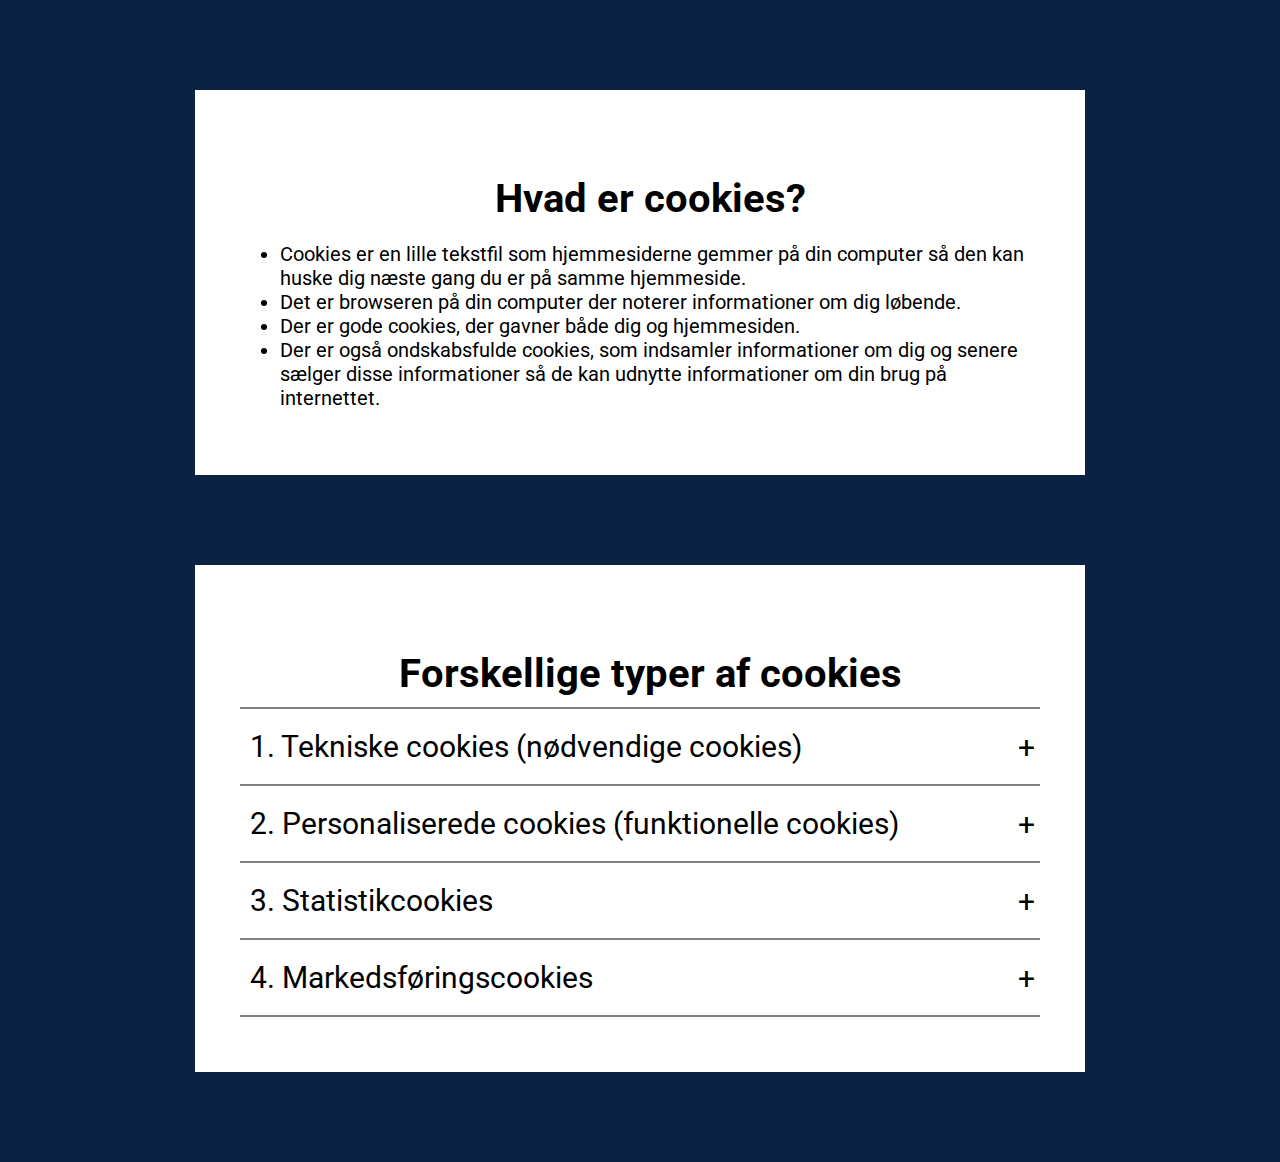
==== index.html @ bdc97e2e "Tilføjet animationer for punkt 1 og 4" ====
<!DOCTYPE html>
<html lang="en">
    <head>
        <meta charset="utf-8">
        <meta http-equiv="X-UA-Compatible" content="IE=edge">
        <title>Cybermissionen 3 - Hvordan virker cookies?</title>
        <meta name="description" content="">
        <meta name="viewport" content="width=device-width, initial-scale=1">
        <link rel="stylesheet" href="style.css">
        <!-- Vi henter "Roboto"-skrifttypen fra Google Fonts -->
        <link rel="preconnect" href="https://fonts.googleapis.com">
        <link rel="preconnect" href="https://fonts.gstatic.com" crossorigin>
        <link href="https://fonts.googleapis.com/css2?family=Roboto:ital,wght@0,300;0,400;0,500;1,300;1,400&display=swap" rel="stylesheet">
    </head>
<body>
    <div class="indledning">
        <h1>Hvad er cookies?</h1>
        <ul>
            <li>Cookies er en lille tekstfil som hjemmesiderne gemmer på din computer så den kan huske dig næste gang du er på samme hjemmeside.</li>
            <li>Det er browseren på din computer der noterer informationer om dig løbende.</li>
            <li>Der er gode cookies, der gavner både dig og hjemmesiden.</li>
            <li>Der er også ondskabsfulde cookies, som indsamler informationer om dig og senere sælger disse informationer så de kan udnytte informationer om din brug på internettet.</li>
        </ul>  
    </div>

    <div class="accordion-body">
        <div class="accordion">
            <h1>Forskellige typer af cookies</h1>
            <hr>
            <div class="container">
                <div class="label">1. Tekniske cookies (nødvendige cookies)</div>
                <div class="content">
                    Nødvendige cookies er tekniske cookies, som får hjemmesiden til at fungere. Webshopping bliver muligt med den tekniske cookie, der husker, hvad du lægger i indkøbskurven. Tekniske cookies gør også, at du slipper for at skulle indtaste dit login, fordi hjemmesiden husker det fra sidste gang. NemID virker også kun, når du har tilladt cookies. 
                    <br>
                    <br>
                    Ejeren af hjemmesiden har ikke pligt til at informere dig om placeringen af tekniske cookies på din computer, mobil eller tablet.
                    <br>
                    <br>
                    Nedenfor ses en animation, der viser hvordan tekniske cookies kan bruges.
                    <br>
                    <br>
                    <p style="text-align: center;"><iframe src="https://scratch.mit.edu/projects/598694038/embed" allowtransparency="true" width="485" height="402" frameborder="0" scrolling="no" allowfullscreen></iframe></p>
                </div>
            </div>
            <hr>
            <div class="container">
                <div class="label">2. Personaliserede cookies (funktionelle cookies)</div>
                <div class="content">
                    Funktionelle cookies kaldes også personaliserede cookies, fordi de følger din færden på en hjemmeside.
                    <br>
                    <br>
                    Oplysningerne bruges til at vise dig indhold på hjemmesiden, der passer bedst til dine interesser og behov. 
                    <br>
                    <br>
                    Personaliserede cookies bruges for eksempel til vælge sprog på hjemmesiden eller til at målrette artikler og indhold, som er relevant for dig. Hvis du har læst om fiskeri på en hjemmeside om fritidsinteresser, kan hjemmesiden bruge den viden til at foreslå dig flere artikler om fiskeri. 
                    <br>
                    <br>
                    Ejeren af hjemmesiden har pligt til at informere dig om og få din tilladelse til at placere funktionelle cookies på din computer, mobil eller tablet. Afslår du de funktionelle cookies, kan du få en mindre personlig brugeroplevelse på siden. 
                </div>
            </div>
            <hr>
            <div class="container">
                <div class="label">3. Statistikcookies</div>
                <div class="content">
                    Statistik-cookies bruges for eksempel til at måle, hvor længe du er på en given hjemmeside, hvilke sider du besøger og i hvilken rækkefølge.
                    <br>
                    <br>
                    Oplysningerne giver ejeren af hjemmesiden mulighed for at holde øje med, hvordan de besøgende bruger hjemmesiden. Den viden kan ejeren for eksempel bruge til at gøre hjemmesiden mere brugervenlig, for eksempel ved at placere det mest populære indhold, så det bliver lettere at få øje på. Ejeren af hjemmesiden har pligt til at informere dig om og få din tilladelse til at placere statistik-cookies på din computer, mobil eller tablet.
                </div>
            </div>
            <hr>
            <div class="container">
                <div class="label">4. Markedsføringscookies</div>
                <div class="content">
                    Marketings-cookies eller markedsførings-cookies registrerer din færden på hjemmesiden.
                    Markedsførings-cookies kaldes også for reklame-cookies, fordi virksomhederne kan sælge dine oplysninger videre til virksomheder, der vil reklamere for varer og ydelser.
                    Markedsførings-cookies kan fungere på den måde, at du efter at have søgt efter ferierejser på en hjemmeside begynder at få bannerannoncer med rejser.
                    <br>
                    <br>
                    Når du besøger en hjemmeside og får en markedsførings-cookie, som ikke er ejet af hjemmesiden selv, er der tale om en tredjeparts-cookie. Den hjemmeside, du besøger, tjener penge på at dele dine oplysninger med andre virksomheder.
                    <br>
                    <br>
                    Ejeren af hjemmesiden har pligt til at informere dig om og få din tilladelse til at placere marketing-cookies på din computer, mobil eller tablet.
                    <br>
                    <br>
                    Animationen nedenfor viser hvordan markedsføringscookies kan bruges til at indsamle og sælge oplysninger om brugeren.
                    <br>
                    <br>
                    <p style="text-align: center;"><iframe src="https://scratch.mit.edu/projects/598713798/embed" allowtransparency="true" width="485" height="402" frameborder="0" scrolling="no" allowfullscreen></iframe></p>
                </div>
            </div>
            <hr>
        </div>
    </div>

  <script src="main.js" type="text/javascript"></script>
</body>
</html>
---- style.css ----
body {
    background-color: #0A2344;
    font-family: 'Roboto', sans-serif;
    font-size: 20px;
    /* Vis altid scrollbar i y-retning */
    overflow-y: scroll;
}

/* Centrér alle h1-elementer (overskrifter) */
h1 {
    text-align: center;
    margin: 40px 0 0 20px;
}

/* Style vores accordion-elementer + vores indledningsblok */
.accordion, .indledning {
    width: 800px;
    margin: 90px auto;
    color: black;
    background-color: white;
    padding: 45px 45px;
}

/* Positionér accordion-elementerne i forhold til hinanden */
.accordion .container {
    position: relative;
    margin: 10px 10px;
}

/* Style titlen for accordionsne */
.accordion .label {
    position: relative;
    padding: 10px 0;
    font-size: 30px;
    color: black;
    cursor: pointer;
}

.accordion .label::before {
    /* Vis "+" tegn når containeren er åben */
    content: '+';
    /* Juster farve pg placering af titeltekst */
    color: black;
    position: absolute;
    top: 50%;
    right: -5px;
    font-size: 30px;
    transform: translateY(-50%);
}

.accordion .content {
    position: relative;
    background: white;
    font-size: 20px;
    text-align: justify;
    width: 780px;
    overflow: hidden;
    /* Animation når indholdet lukkes */
    max-height: 0;
    transition: max-height 0.25s ease-out;
}

/* Style linjerne mellem accordionsne */
.accordion hr {
    width: 100;
    margin-left: 0;
    border: 1px solid grey;
}

.accordion .container.active .content {
    /* Man kan ikke animere ting uden en værdi for højden
    (height: auto; duer ikke), så vi sætter den maksimale
    højde af indholdet til et arbitrært højt tal når 
    accordionen åbnes. */
    max-height: 999px;
    transition: max-height 0.5s ease-in;
}

/* Vis "-" tegn når containeren er åben */
.accordion .container.active .label::before {
    content: '-';
    font-size: 45px;
}
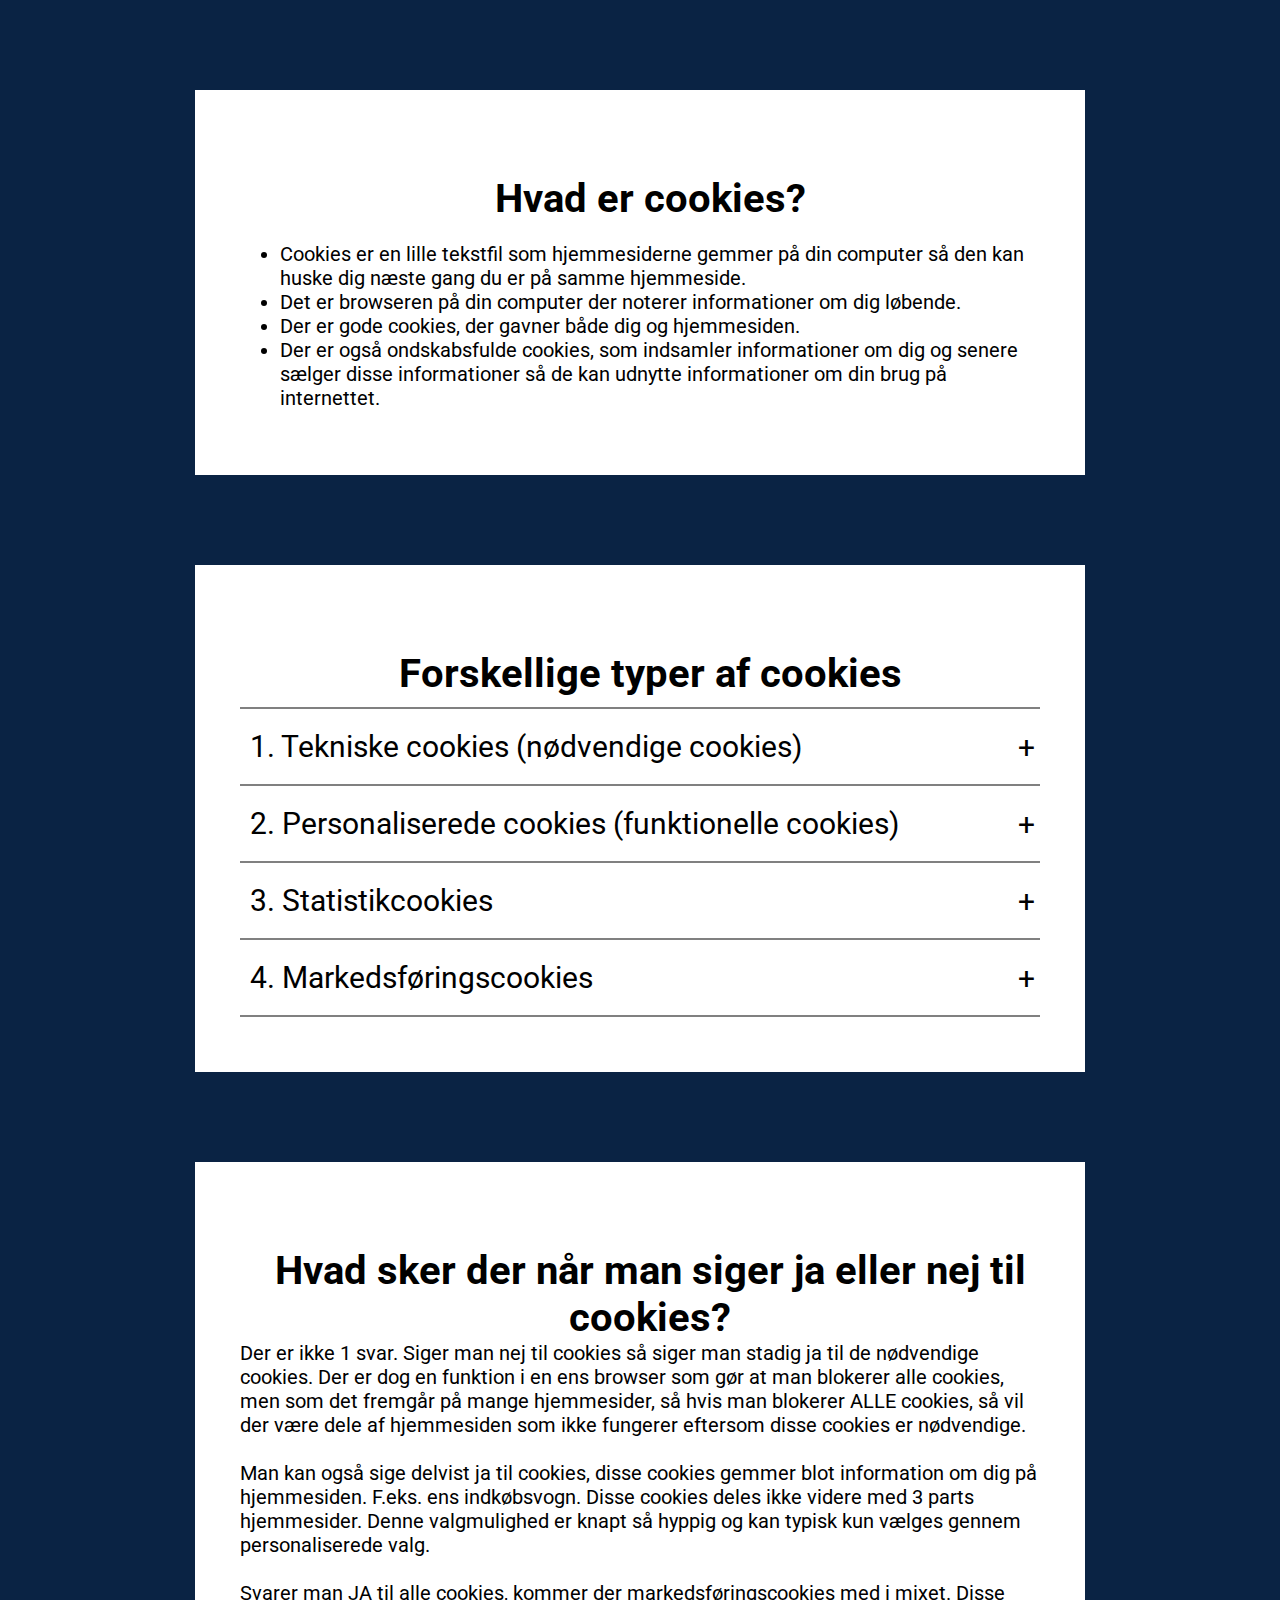
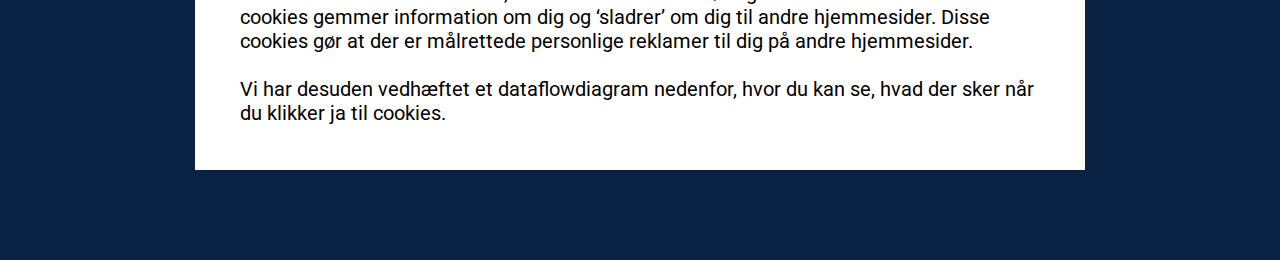
==== commit aca1f384: "tilføjet tekst i bunden" ====
--- a/index.html
+++ b/index.html
@@ -92,7 +92,19 @@
             <hr>
         </div>
     </div>
-
+    <div class="afrunding">
+        <h1>Hvad sker der når man siger ja eller nej til cookies?</h1>
+        Der er ikke 1 svar. Siger man nej til cookies så siger man stadig ja til de nødvendige cookies. Der er dog en funktion i en ens browser som gør at man blokerer alle cookies, men som det fremgår på mange hjemmesider, så hvis man blokerer ALLE cookies, så vil der være dele af hjemmesiden som ikke fungerer eftersom disse cookies er nødvendige. 
+        <br>
+        <br>
+        Man kan også sige delvist ja til cookies, disse cookies gemmer blot information om dig på hjemmesiden. F.eks. ens indkøbsvogn. Disse cookies deles ikke videre med 3 parts hjemmesider. Denne valgmulighed er knapt så hyppig og kan typisk kun vælges gennem personaliserede valg.
+        <br>
+        <br>
+        Svarer man JA til alle cookies, kommer der markedsføringscookies med i mixet. Disse cookies gemmer information om dig og ‘sladrer’ om dig til andre hjemmesider. Disse cookies gør at der er målrettede personlige reklamer til dig på andre hjemmesider.
+        <br>
+        <br>
+        Vi har desuden vedhæftet et dataflowdiagram nedenfor, hvor du kan se, hvad der sker når du klikker ja til cookies.
+    </div>
   <script src="main.js" type="text/javascript"></script>
 </body>
 </html>
--- a/style.css
+++ b/style.css
@@ -12,8 +12,12 @@
     margin: 40px 0 0 20px;
 }
 
-/* Style vores accordion-elementer + vores indledningsblok */
-.accordion, .indledning {
+/* 
+    Style vores accordion-elementer 
+    Style desuden indlednings- og afrundingsblokke
+*/
+
+.accordion, .indledning, .afrunding {
     width: 800px;
     margin: 90px auto;
     color: black;
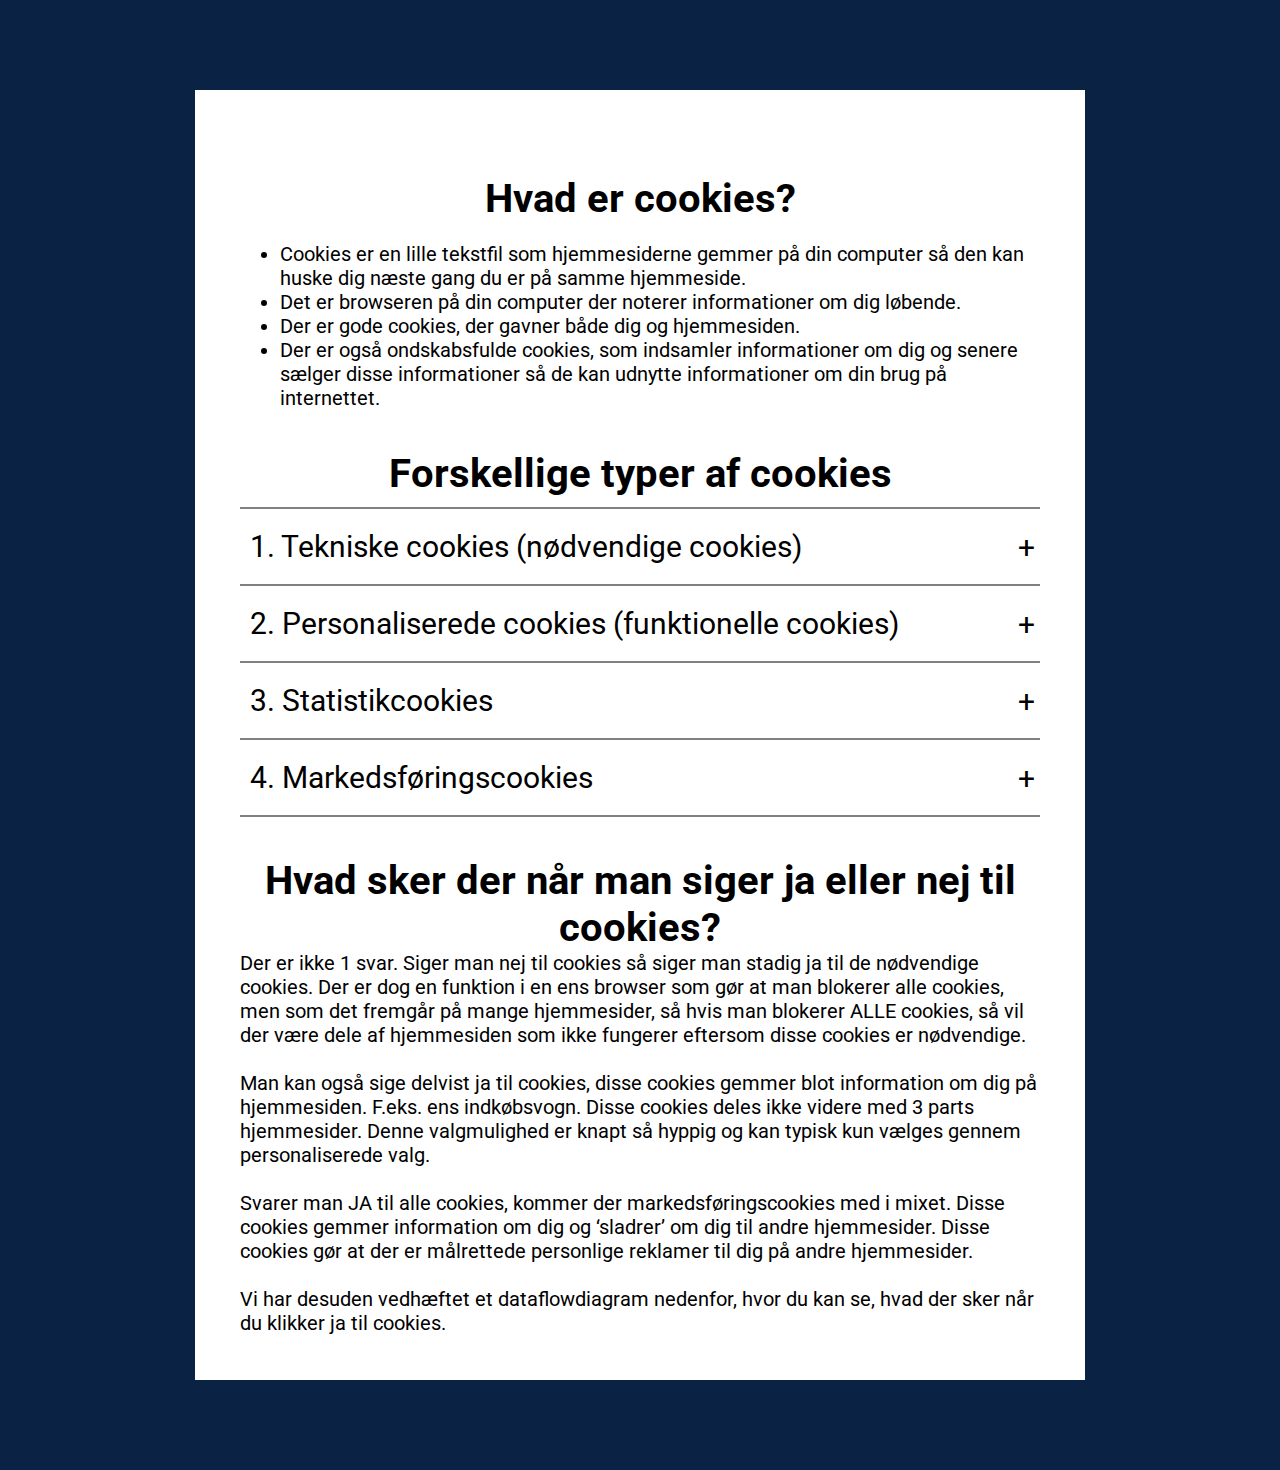
==== commit 4a99aaca: "Fjernet mellemrum mellem indholdsbokse" ====
--- a/index.html
+++ b/index.html
@@ -13,6 +13,7 @@
         <link href="https://fonts.googleapis.com/css2?family=Roboto:ital,wght@0,300;0,400;0,500;1,300;1,400&display=swap" rel="stylesheet">
     </head>
 <body>
+    <div class="altindhold">
     <div class="indledning">
         <h1>Hvad er cookies?</h1>
         <ul>
@@ -105,6 +106,7 @@
         <br>
         Vi har desuden vedhæftet et dataflowdiagram nedenfor, hvor du kan se, hvad der sker når du klikker ja til cookies.
     </div>
+    </div>
   <script src="main.js" type="text/javascript"></script>
 </body>
 </html>
--- a/style.css
+++ b/style.css
@@ -9,7 +9,7 @@
 /* Centrér alle h1-elementer (overskrifter) */
 h1 {
     text-align: center;
-    margin: 40px 0 0 20px;
+    margin: 40px 0 0 0;
 }
 
 /* 
@@ -17,7 +17,7 @@
     Style desuden indlednings- og afrundingsblokke
 */
 
-.accordion, .indledning, .afrunding {
+.altindhold {
     width: 800px;
     margin: 90px auto;
     color: black;
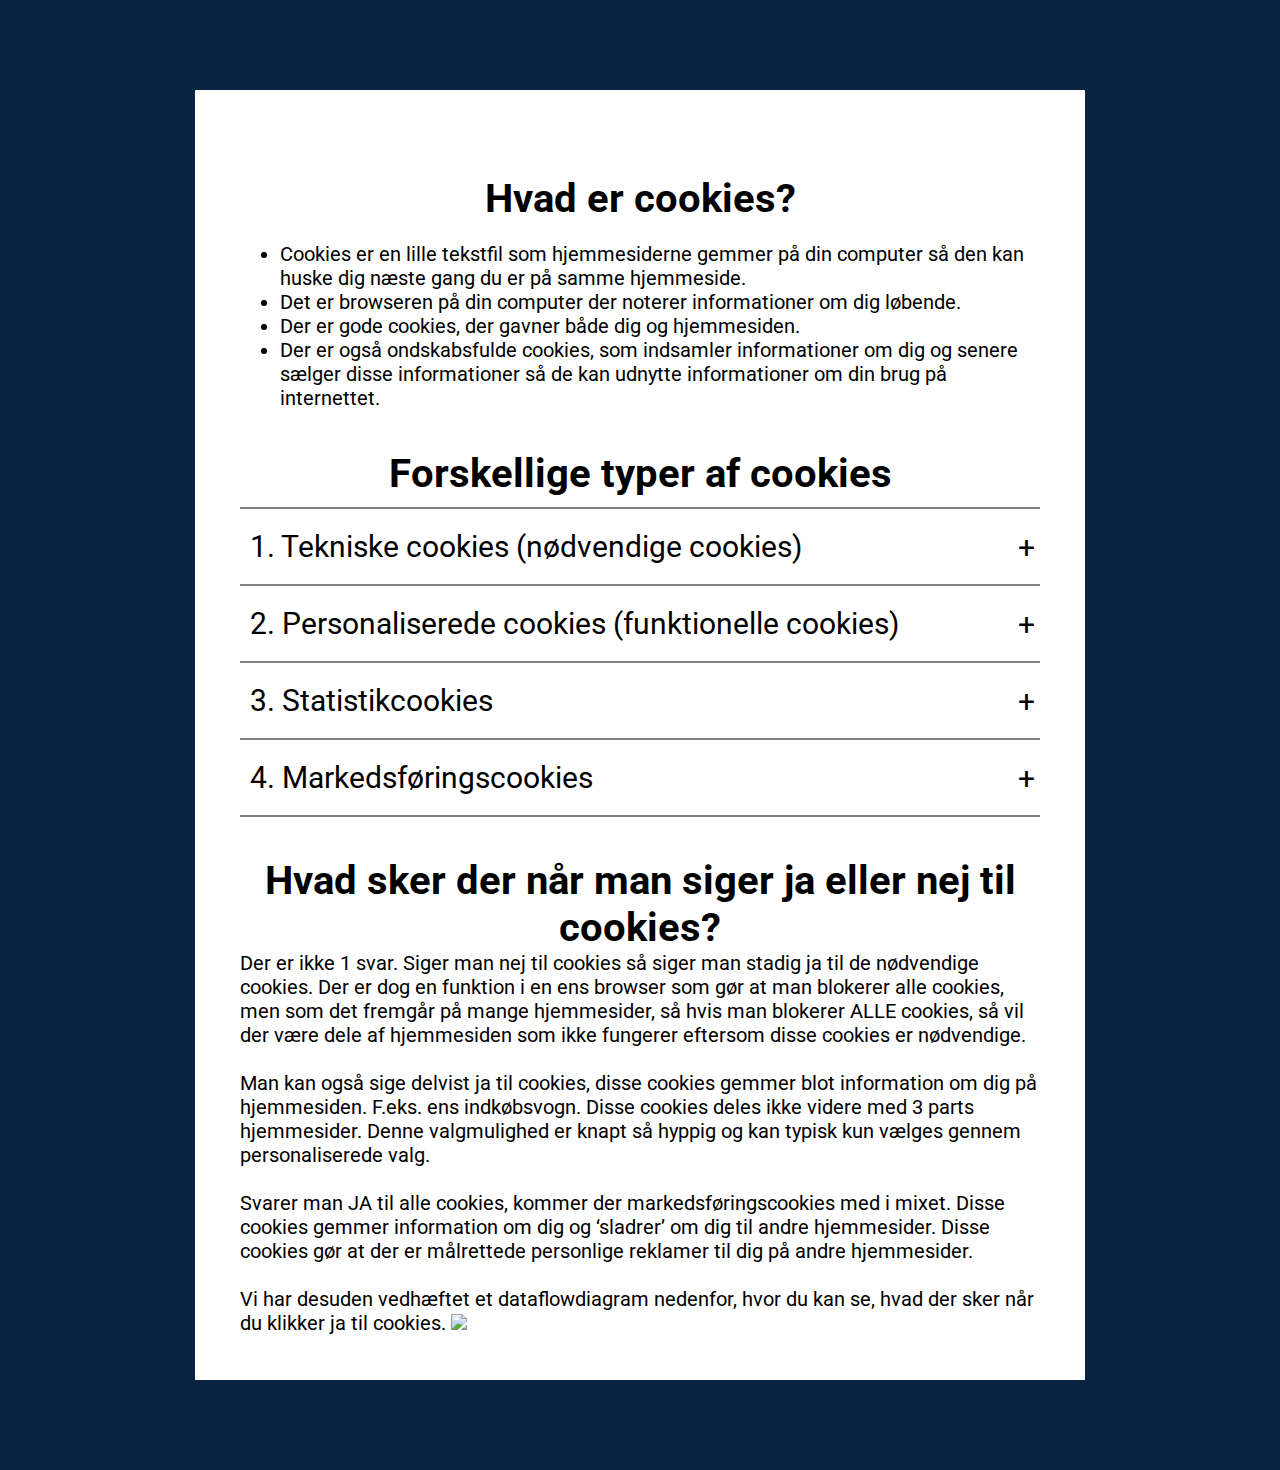
==== commit 338ad842: "Tilføjet dataflowdiagram" ====
--- a/index.html
+++ b/index.html
@@ -14,98 +14,101 @@
     </head>
 <body>
     <div class="altindhold">
-    <div class="indledning">
-        <h1>Hvad er cookies?</h1>
-        <ul>
-            <li>Cookies er en lille tekstfil som hjemmesiderne gemmer på din computer så den kan huske dig næste gang du er på samme hjemmeside.</li>
-            <li>Det er browseren på din computer der noterer informationer om dig løbende.</li>
-            <li>Der er gode cookies, der gavner både dig og hjemmesiden.</li>
-            <li>Der er også ondskabsfulde cookies, som indsamler informationer om dig og senere sælger disse informationer så de kan udnytte informationer om din brug på internettet.</li>
-        </ul>  
-    </div>
+        <div class="indledning">
+            <h1>Hvad er cookies?</h1>
+            <ul>
+                <li>Cookies er en lille tekstfil som hjemmesiderne gemmer på din computer så den kan huske dig næste gang du er på samme hjemmeside.</li>
+                <li>Det er browseren på din computer der noterer informationer om dig løbende.</li>
+                <li>Der er gode cookies, der gavner både dig og hjemmesiden.</li>
+                <li>Der er også ondskabsfulde cookies, som indsamler informationer om dig og senere sælger disse informationer så de kan udnytte informationer om din brug på internettet.</li>
+            </ul>  
+        </div>
 
-    <div class="accordion-body">
-        <div class="accordion">
-            <h1>Forskellige typer af cookies</h1>
-            <hr>
-            <div class="container">
-                <div class="label">1. Tekniske cookies (nødvendige cookies)</div>
-                <div class="content">
-                    Nødvendige cookies er tekniske cookies, som får hjemmesiden til at fungere. Webshopping bliver muligt med den tekniske cookie, der husker, hvad du lægger i indkøbskurven. Tekniske cookies gør også, at du slipper for at skulle indtaste dit login, fordi hjemmesiden husker det fra sidste gang. NemID virker også kun, når du har tilladt cookies. 
-                    <br>
-                    <br>
-                    Ejeren af hjemmesiden har ikke pligt til at informere dig om placeringen af tekniske cookies på din computer, mobil eller tablet.
-                    <br>
-                    <br>
-                    Nedenfor ses en animation, der viser hvordan tekniske cookies kan bruges.
-                    <br>
-                    <br>
-                    <p style="text-align: center;"><iframe src="https://scratch.mit.edu/projects/598694038/embed" allowtransparency="true" width="485" height="402" frameborder="0" scrolling="no" allowfullscreen></iframe></p>
+        <div class="accordion-body">
+            <div class="accordion">
+                <h1>Forskellige typer af cookies</h1>
+                <hr>
+                <div class="container">
+                    <div class="label">1. Tekniske cookies (nødvendige cookies)</div>
+                    <div class="content">
+                        Nødvendige cookies er tekniske cookies, som får hjemmesiden til at fungere. Webshopping bliver muligt med den tekniske cookie, der husker, hvad du lægger i indkøbskurven. Tekniske cookies gør også, at du slipper for at skulle indtaste dit login, fordi hjemmesiden husker det fra sidste gang. NemID virker også kun, når du har tilladt cookies. 
+                        <br>
+                        <br>
+                        Ejeren af hjemmesiden har ikke pligt til at informere dig om placeringen af tekniske cookies på din computer, mobil eller tablet.
+                        <br>
+                        <br>
+                        Nedenfor ses en animation, der viser hvordan tekniske cookies kan bruges.
+                        <br>
+                        <br>
+                        <p style="text-align: center;"><iframe src="https://scratch.mit.edu/projects/598694038/embed" allowtransparency="true" width="485" height="402" frameborder="0" scrolling="no" allowfullscreen></iframe></p>
+                    </div>
                 </div>
+                <hr>
+                <div class="container">
+                    <div class="label">2. Personaliserede cookies (funktionelle cookies)</div>
+                    <div class="content">
+                        Funktionelle cookies kaldes også personaliserede cookies, fordi de følger din færden på en hjemmeside.
+                        <br>
+                        <br>
+                        Oplysningerne bruges til at vise dig indhold på hjemmesiden, der passer bedst til dine interesser og behov. 
+                        <br>
+                        <br>
+                        Personaliserede cookies bruges for eksempel til vælge sprog på hjemmesiden eller til at målrette artikler og indhold, som er relevant for dig. Hvis du har læst om fiskeri på en hjemmeside om fritidsinteresser, kan hjemmesiden bruge den viden til at foreslå dig flere artikler om fiskeri. 
+                        <br>
+                        <br>
+                        Ejeren af hjemmesiden har pligt til at informere dig om og få din tilladelse til at placere funktionelle cookies på din computer, mobil eller tablet. Afslår du de funktionelle cookies, kan du få en mindre personlig brugeroplevelse på siden. 
+                        <p style="text-align: center;"><iframe src="https://scratch.mit.edu/projects/598696606/embed" allowtransparency="true" width="485" height="402" frameborder="0" scrolling="no" allowfullscreen></iframe></p>
+                    </div>
+                </div>
+                <hr>
+                <div class="container">
+                    <div class="label">3. Statistikcookies</div>
+                    <div class="content">
+                        Statistik-cookies bruges for eksempel til at måle, hvor længe du er på en given hjemmeside, hvilke sider du besøger og i hvilken rækkefølge.
+                        <br>
+                        <br>
+                        Oplysningerne giver ejeren af hjemmesiden mulighed for at holde øje med, hvordan de besøgende bruger hjemmesiden. Den viden kan ejeren for eksempel bruge til at gøre hjemmesiden mere brugervenlig, for eksempel ved at placere det mest populære indhold, så det bliver lettere at få øje på. Ejeren af hjemmesiden har pligt til at informere dig om og få din tilladelse til at placere statistik-cookies på din computer, mobil eller tablet.
+                        <p style="text-align: center;"><iframe src="https://scratch.mit.edu/projects/598695802/embed" allowtransparency="true" width="485" height="402" frameborder="0" scrolling="no" allowfullscreen></iframe></p>
+                    </div>
+                </div>
+                <hr>
+                <div class="container">
+                    <div class="label">4. Markedsføringscookies</div>
+                    <div class="content">
+                        Marketings-cookies eller markedsførings-cookies registrerer din færden på hjemmesiden.
+                        Markedsførings-cookies kaldes også for reklame-cookies, fordi virksomhederne kan sælge dine oplysninger videre til virksomheder, der vil reklamere for varer og ydelser.
+                        Markedsførings-cookies kan fungere på den måde, at du efter at have søgt efter ferierejser på en hjemmeside begynder at få bannerannoncer med rejser.
+                        <br>
+                        <br>
+                        Når du besøger en hjemmeside og får en markedsførings-cookie, som ikke er ejet af hjemmesiden selv, er der tale om en tredjeparts-cookie. Den hjemmeside, du besøger, tjener penge på at dele dine oplysninger med andre virksomheder.
+                        <br>
+                        <br>
+                        Ejeren af hjemmesiden har pligt til at informere dig om og få din tilladelse til at placere marketing-cookies på din computer, mobil eller tablet.
+                        <br>
+                        <br>
+                        Animationen nedenfor viser hvordan markedsføringscookies kan bruges til at indsamle og sælge oplysninger om brugeren.
+                        <br>
+                        <br>
+                        <p style="text-align: center;"><iframe src="https://scratch.mit.edu/projects/598713798/embed" allowtransparency="true" width="485" height="402" frameborder="0" scrolling="no" allowfullscreen></iframe></p>
+                    </div>
+                </div>
+                <hr>
             </div>
-            <hr>
-            <div class="container">
-                <div class="label">2. Personaliserede cookies (funktionelle cookies)</div>
-                <div class="content">
-                    Funktionelle cookies kaldes også personaliserede cookies, fordi de følger din færden på en hjemmeside.
-                    <br>
-                    <br>
-                    Oplysningerne bruges til at vise dig indhold på hjemmesiden, der passer bedst til dine interesser og behov. 
-                    <br>
-                    <br>
-                    Personaliserede cookies bruges for eksempel til vælge sprog på hjemmesiden eller til at målrette artikler og indhold, som er relevant for dig. Hvis du har læst om fiskeri på en hjemmeside om fritidsinteresser, kan hjemmesiden bruge den viden til at foreslå dig flere artikler om fiskeri. 
-                    <br>
-                    <br>
-                    Ejeren af hjemmesiden har pligt til at informere dig om og få din tilladelse til at placere funktionelle cookies på din computer, mobil eller tablet. Afslår du de funktionelle cookies, kan du få en mindre personlig brugeroplevelse på siden. 
-                </div>
-            </div>
-            <hr>
-            <div class="container">
-                <div class="label">3. Statistikcookies</div>
-                <div class="content">
-                    Statistik-cookies bruges for eksempel til at måle, hvor længe du er på en given hjemmeside, hvilke sider du besøger og i hvilken rækkefølge.
-                    <br>
-                    <br>
-                    Oplysningerne giver ejeren af hjemmesiden mulighed for at holde øje med, hvordan de besøgende bruger hjemmesiden. Den viden kan ejeren for eksempel bruge til at gøre hjemmesiden mere brugervenlig, for eksempel ved at placere det mest populære indhold, så det bliver lettere at få øje på. Ejeren af hjemmesiden har pligt til at informere dig om og få din tilladelse til at placere statistik-cookies på din computer, mobil eller tablet.
-                </div>
-            </div>
-            <hr>
-            <div class="container">
-                <div class="label">4. Markedsføringscookies</div>
-                <div class="content">
-                    Marketings-cookies eller markedsførings-cookies registrerer din færden på hjemmesiden.
-                    Markedsførings-cookies kaldes også for reklame-cookies, fordi virksomhederne kan sælge dine oplysninger videre til virksomheder, der vil reklamere for varer og ydelser.
-                    Markedsførings-cookies kan fungere på den måde, at du efter at have søgt efter ferierejser på en hjemmeside begynder at få bannerannoncer med rejser.
-                    <br>
-                    <br>
-                    Når du besøger en hjemmeside og får en markedsførings-cookie, som ikke er ejet af hjemmesiden selv, er der tale om en tredjeparts-cookie. Den hjemmeside, du besøger, tjener penge på at dele dine oplysninger med andre virksomheder.
-                    <br>
-                    <br>
-                    Ejeren af hjemmesiden har pligt til at informere dig om og få din tilladelse til at placere marketing-cookies på din computer, mobil eller tablet.
-                    <br>
-                    <br>
-                    Animationen nedenfor viser hvordan markedsføringscookies kan bruges til at indsamle og sælge oplysninger om brugeren.
-                    <br>
-                    <br>
-                    <p style="text-align: center;"><iframe src="https://scratch.mit.edu/projects/598713798/embed" allowtransparency="true" width="485" height="402" frameborder="0" scrolling="no" allowfullscreen></iframe></p>
-                </div>
-            </div>
-            <hr>
         </div>
-    </div>
-    <div class="afrunding">
-        <h1>Hvad sker der når man siger ja eller nej til cookies?</h1>
-        Der er ikke 1 svar. Siger man nej til cookies så siger man stadig ja til de nødvendige cookies. Der er dog en funktion i en ens browser som gør at man blokerer alle cookies, men som det fremgår på mange hjemmesider, så hvis man blokerer ALLE cookies, så vil der være dele af hjemmesiden som ikke fungerer eftersom disse cookies er nødvendige. 
-        <br>
-        <br>
-        Man kan også sige delvist ja til cookies, disse cookies gemmer blot information om dig på hjemmesiden. F.eks. ens indkøbsvogn. Disse cookies deles ikke videre med 3 parts hjemmesider. Denne valgmulighed er knapt så hyppig og kan typisk kun vælges gennem personaliserede valg.
-        <br>
-        <br>
-        Svarer man JA til alle cookies, kommer der markedsføringscookies med i mixet. Disse cookies gemmer information om dig og ‘sladrer’ om dig til andre hjemmesider. Disse cookies gør at der er målrettede personlige reklamer til dig på andre hjemmesider.
-        <br>
-        <br>
-        Vi har desuden vedhæftet et dataflowdiagram nedenfor, hvor du kan se, hvad der sker når du klikker ja til cookies.
-    </div>
+        <div class="afrunding">
+            <h1>Hvad sker der når man siger ja eller nej til cookies?</h1>
+            Der er ikke 1 svar. Siger man nej til cookies så siger man stadig ja til de nødvendige cookies. Der er dog en funktion i en ens browser som gør at man blokerer alle cookies, men som det fremgår på mange hjemmesider, så hvis man blokerer ALLE cookies, så vil der være dele af hjemmesiden som ikke fungerer eftersom disse cookies er nødvendige. 
+            <br>
+            <br>
+            Man kan også sige delvist ja til cookies, disse cookies gemmer blot information om dig på hjemmesiden. F.eks. ens indkøbsvogn. Disse cookies deles ikke videre med 3 parts hjemmesider. Denne valgmulighed er knapt så hyppig og kan typisk kun vælges gennem personaliserede valg.
+            <br>
+            <br>
+            Svarer man JA til alle cookies, kommer der markedsføringscookies med i mixet. Disse cookies gemmer information om dig og ‘sladrer’ om dig til andre hjemmesider. Disse cookies gør at der er målrettede personlige reklamer til dig på andre hjemmesider.
+            <br>
+            <br>
+            Vi har desuden vedhæftet et dataflowdiagram nedenfor, hvor du kan se, hvad der sker når du klikker ja til cookies.
+            <img src="https://marcuskrogsgaard.com/GlobalImages/cookieflowdiagram.jpeg" width="740px">
+        </div>
     </div>
   <script src="main.js" type="text/javascript"></script>
 </body>
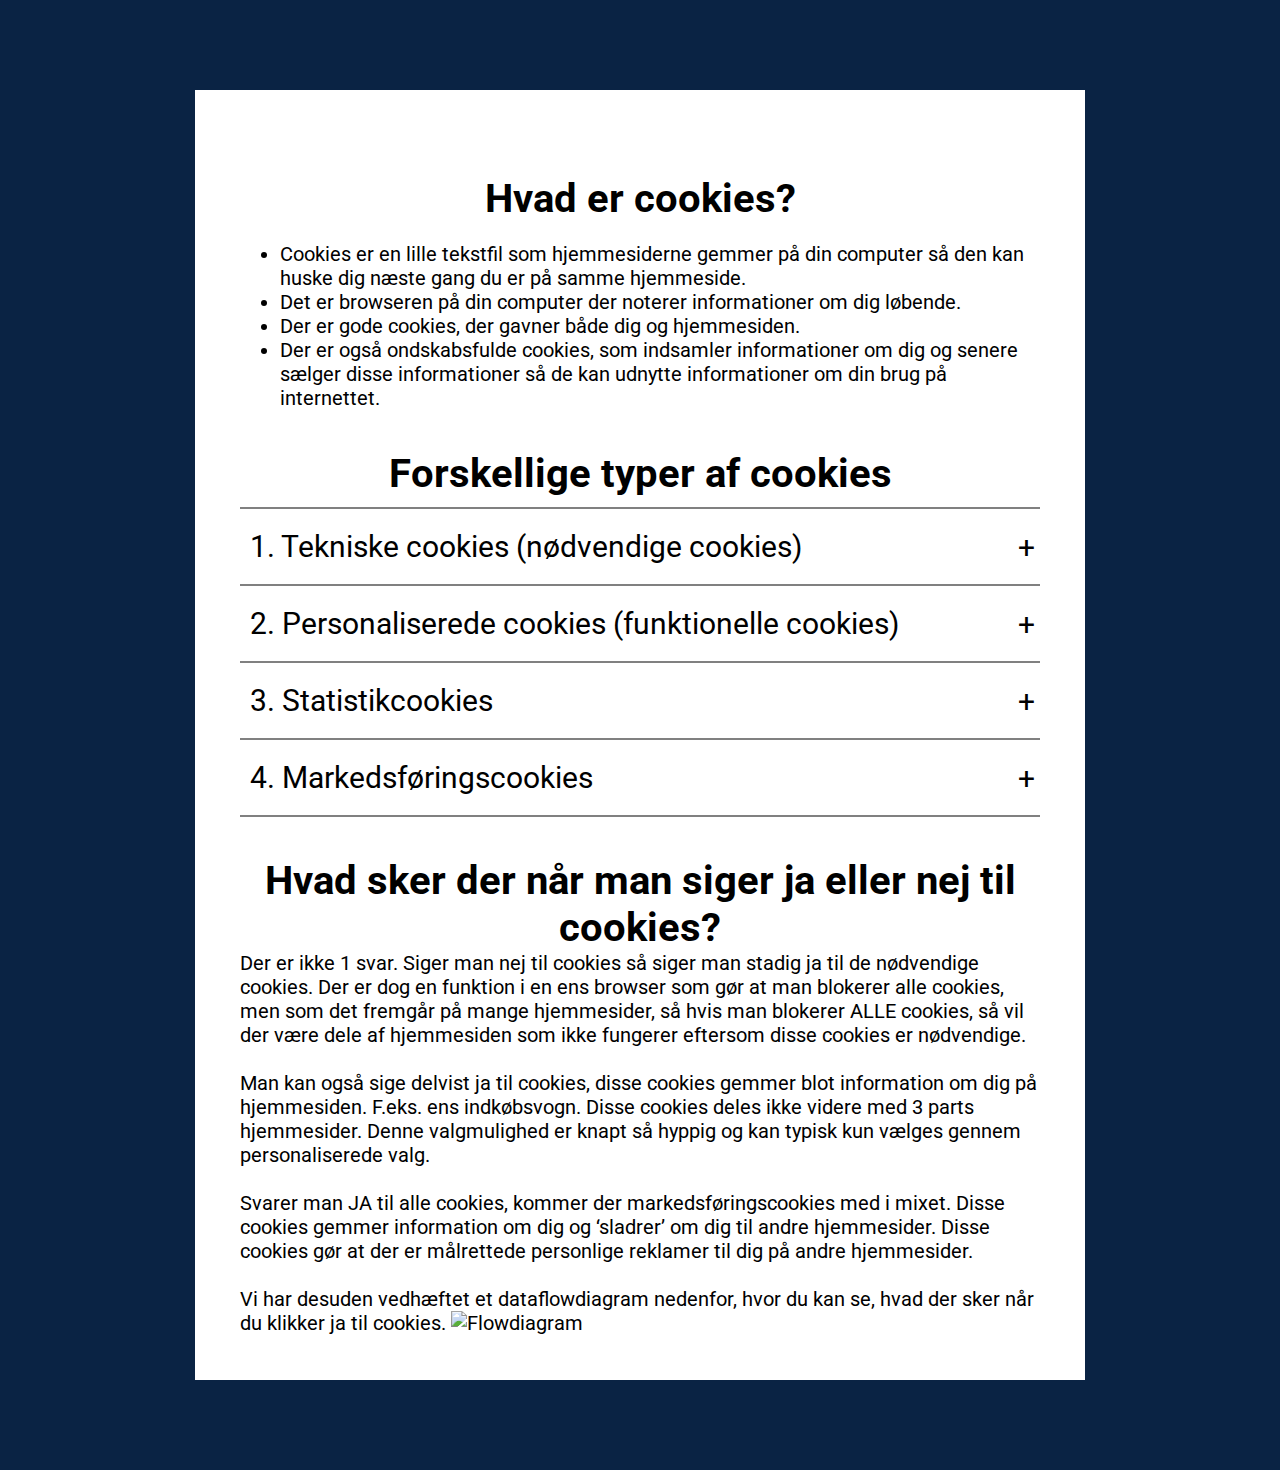
==== commit 4cc63e3e: "Update index.html" ====
--- a/index.html
+++ b/index.html
@@ -107,7 +107,7 @@
             <br>
             <br>
             Vi har desuden vedhæftet et dataflowdiagram nedenfor, hvor du kan se, hvad der sker når du klikker ja til cookies.
-            <img src="https://marcuskrogsgaard.com/GlobalImages/cookieflowdiagram.jpeg" width="740px">
+            <img src="https://marcuskrogsgaard.com/GlobalImages/cookieflowdiagram.jpeg" width="740px" alt="Flowdiagram">
         </div>
     </div>
   <script src="main.js" type="text/javascript"></script>
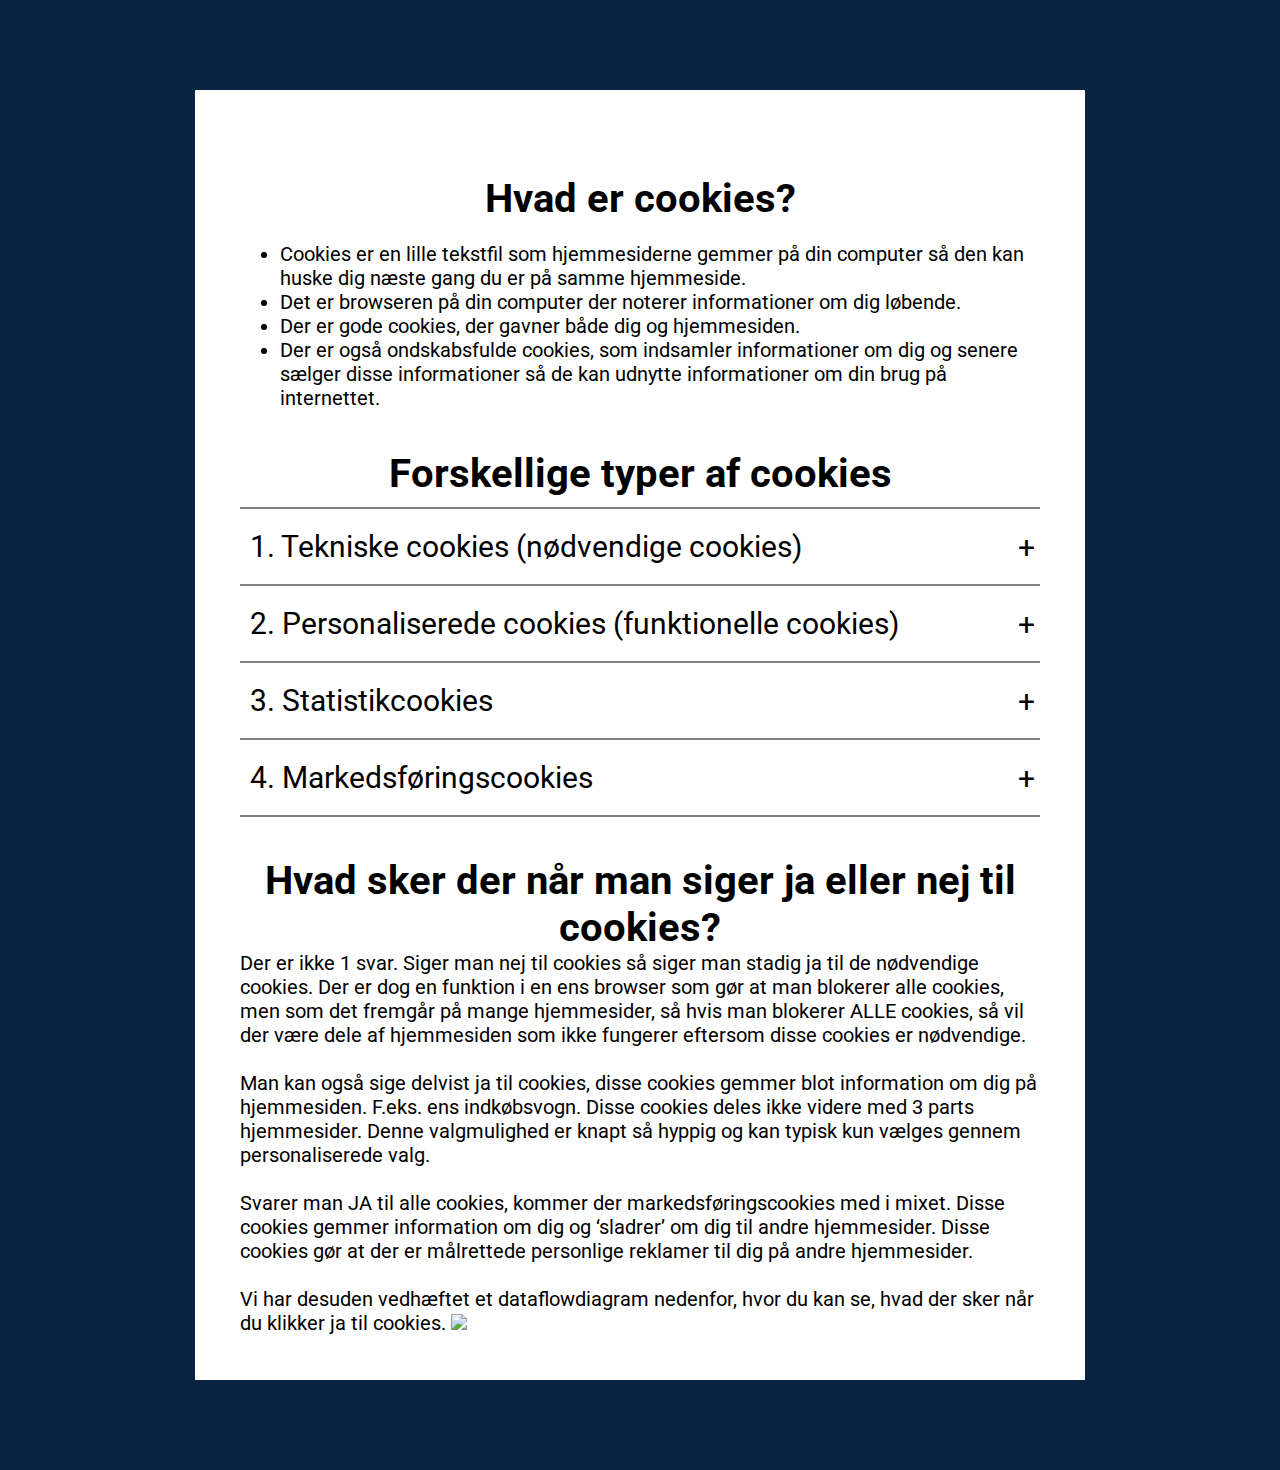
==== commit fd0c2dc7: "." ====
--- a/index.html
+++ b/index.html
@@ -107,7 +107,10 @@
             <br>
             <br>
             Vi har desuden vedhæftet et dataflowdiagram nedenfor, hvor du kan se, hvad der sker når du klikker ja til cookies.
-            <img src="https://marcuskrogsgaard.com/GlobalImages/cookieflowdiagram.jpeg" width="740px" alt="Flowdiagram">
+            <img src="https://marcuskrogsgaard.com/GlobalImages/cookieflowdiagram.jpeg" width="740px">
+        </div>
+        <div class="quiz">
+            
         </div>
     </div>
   <script src="main.js" type="text/javascript"></script>
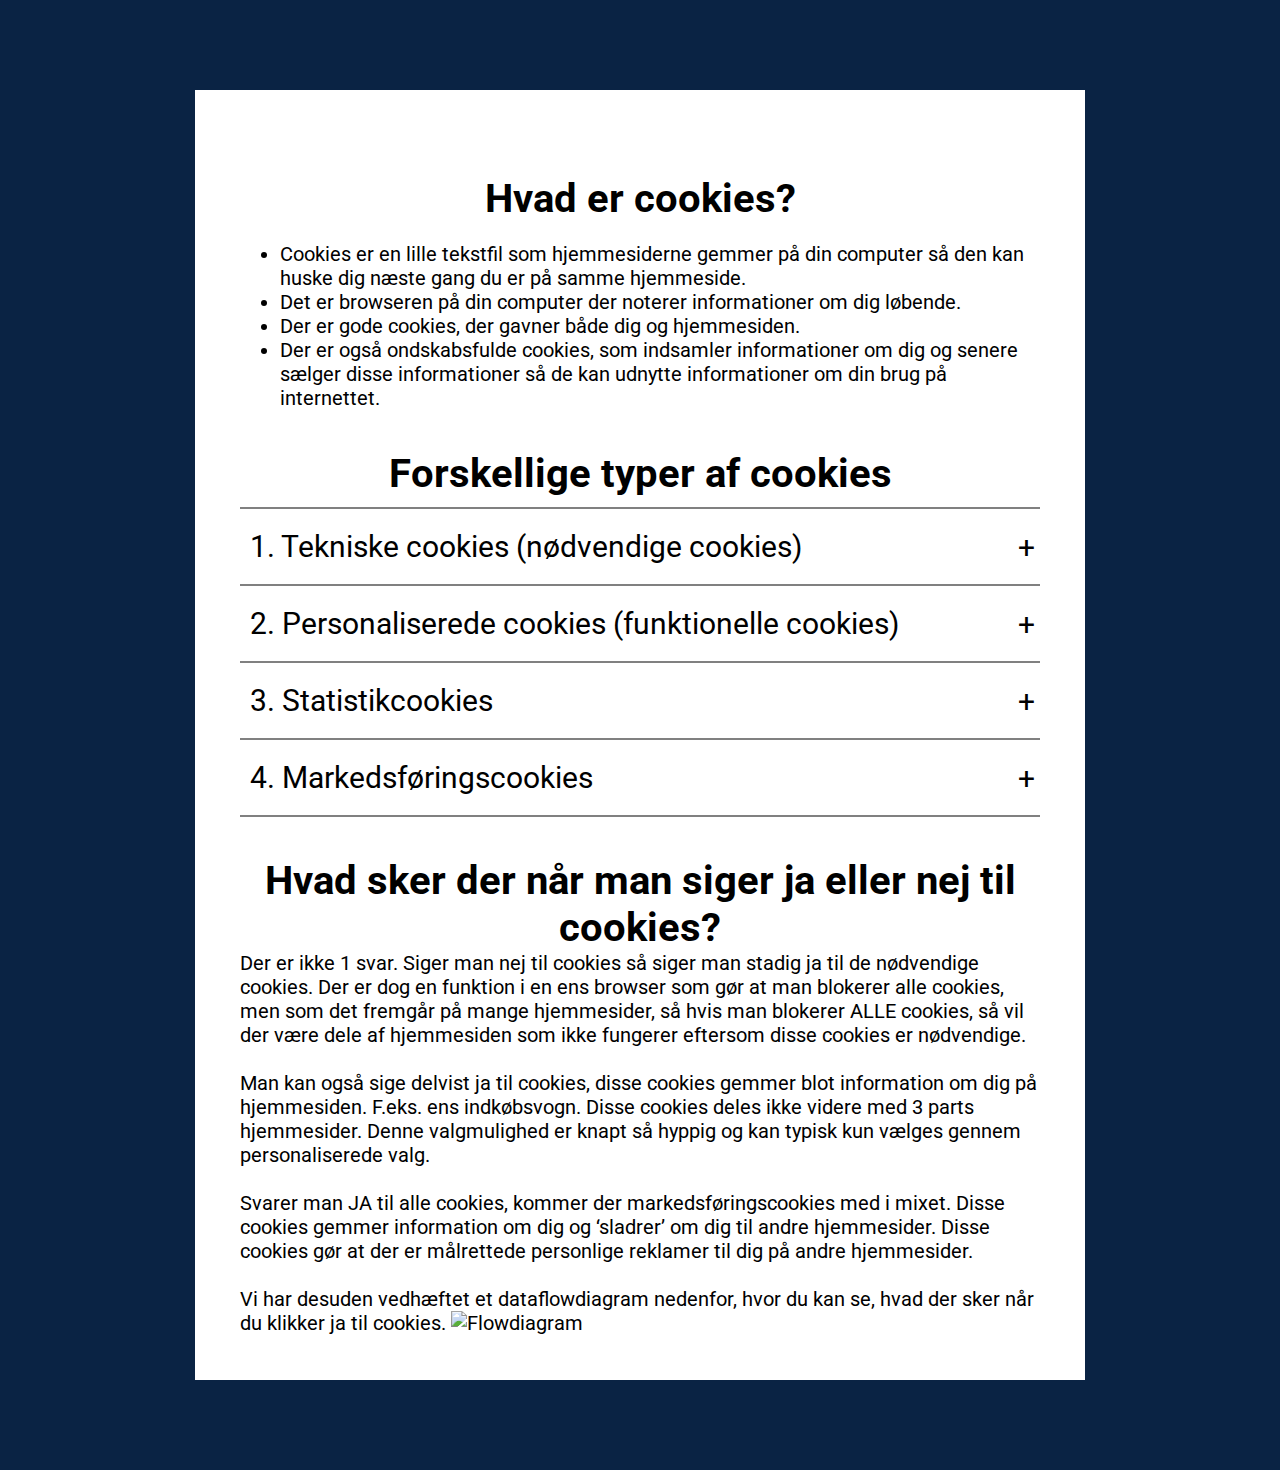
==== commit b25716f9: "Merge pull request #7 from Focus9752/pull-requests1" ====
--- a/index.html
+++ b/index.html
@@ -107,7 +107,7 @@
             <br>
             <br>
             Vi har desuden vedhæftet et dataflowdiagram nedenfor, hvor du kan se, hvad der sker når du klikker ja til cookies.
-            <img src="https://marcuskrogsgaard.com/GlobalImages/cookieflowdiagram.jpeg" width="740px">
+            <img src="https://marcuskrogsgaard.com/GlobalImages/cookieflowdiagram.jpeg" width="740px" alt="Flowdiagram">
         </div>
         <div class="quiz">
             
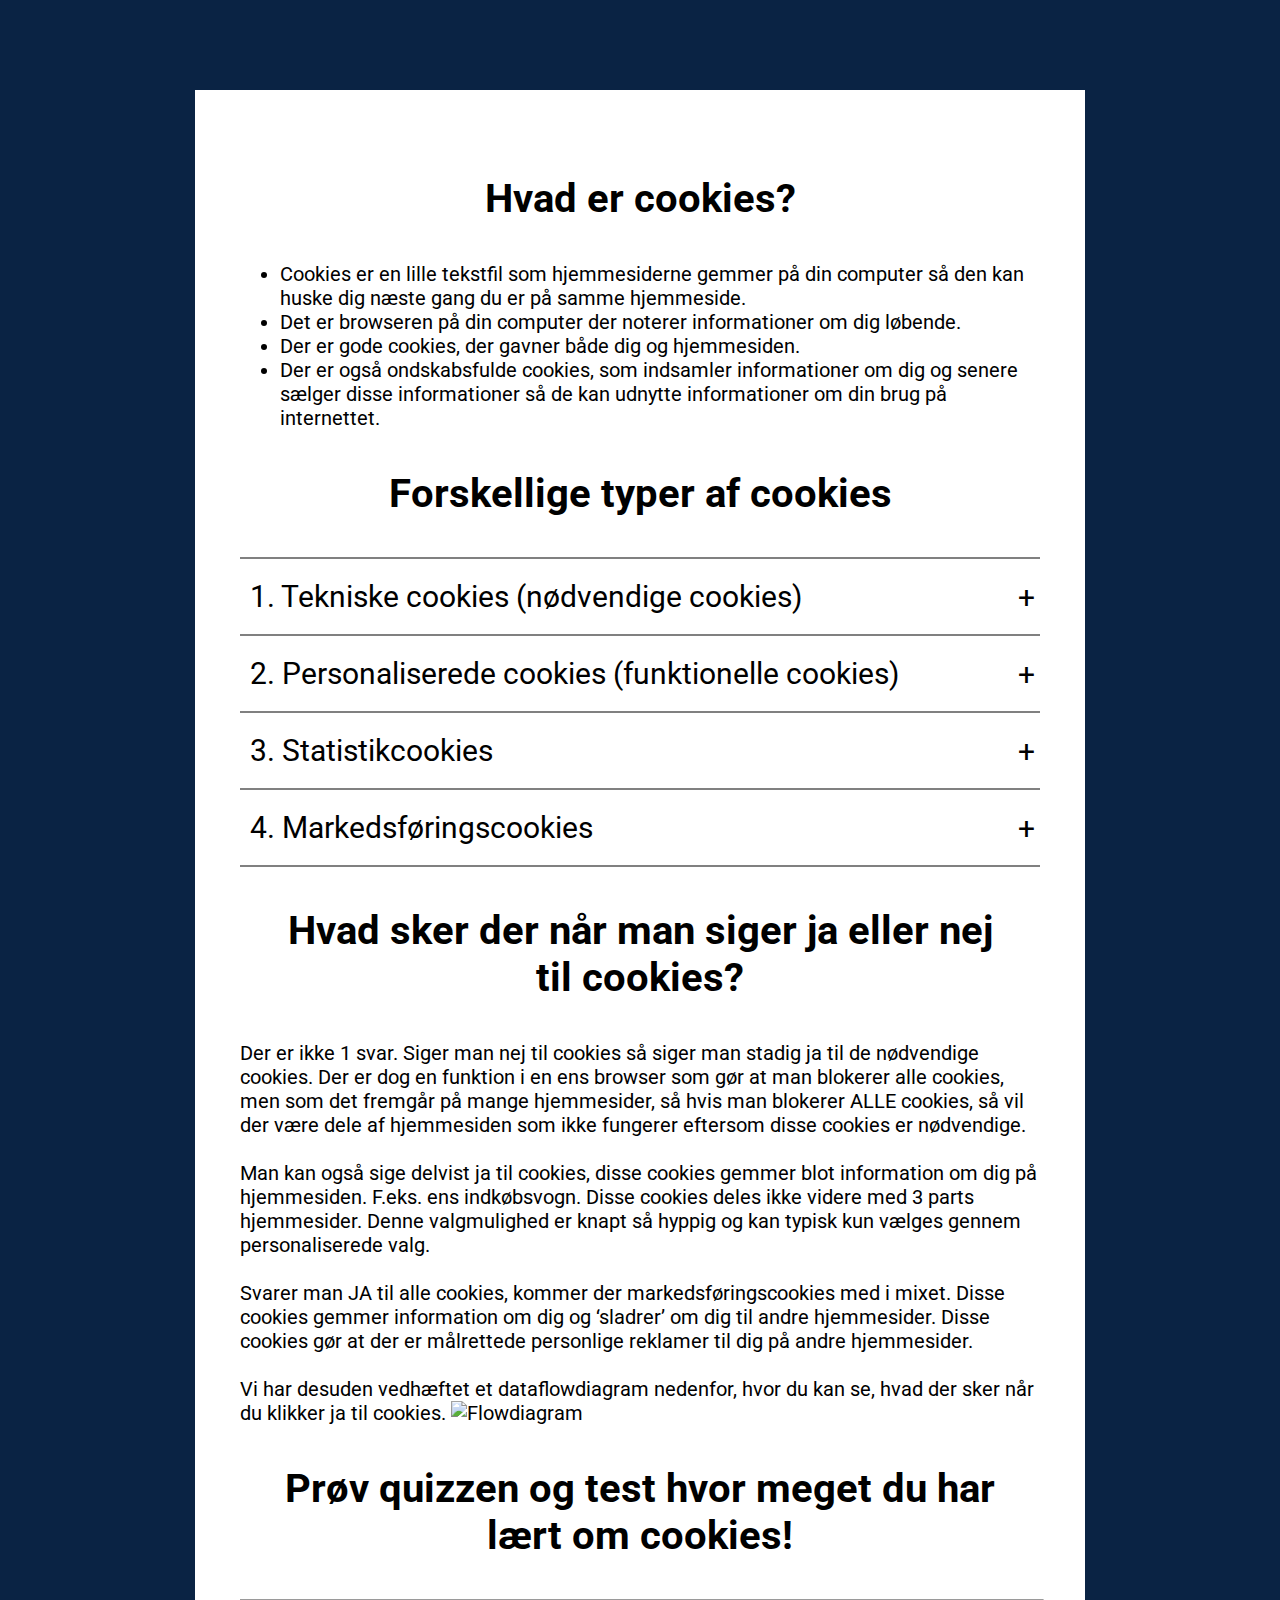
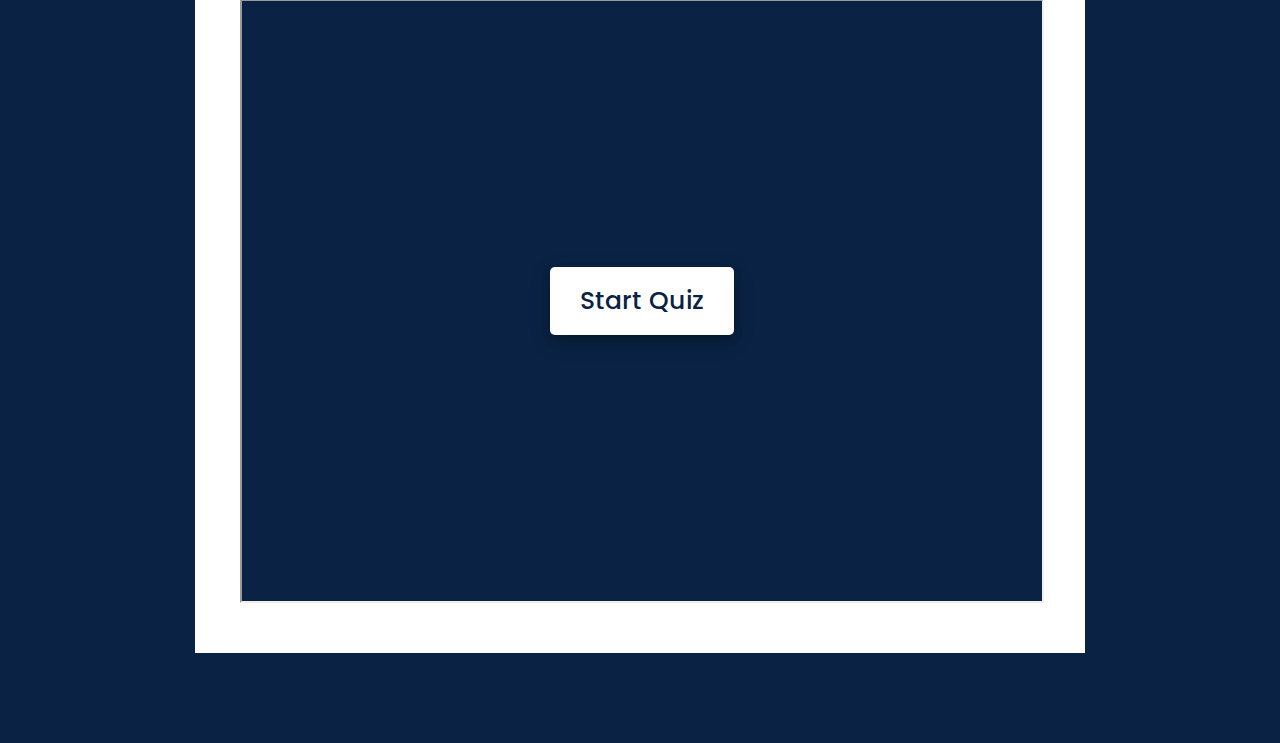
==== commit 4e65f9d4: "Tilføjet quiz" ====
--- a/index.html
+++ b/index.html
@@ -110,7 +110,8 @@
             <img src="https://marcuskrogsgaard.com/GlobalImages/cookieflowdiagram.jpeg" width="740px" alt="Flowdiagram">
         </div>
         <div class="quiz">
-            
+            <h1>Prøv quizzen og test hvor meget du har lært om cookies!</h1>
+            <iframe src="quiz/quiz.html" width="100%" height="600"></iframe>
         </div>
     </div>
   <script src="main.js" type="text/javascript"></script>
--- a/style.css
+++ b/style.css
@@ -9,7 +9,7 @@
 /* Centrér alle h1-elementer (overskrifter) */
 h1 {
     text-align: center;
-    margin: 40px 0 0 0;
+    margin: 40px;
 }
 
 /* 
@@ -85,3 +85,5 @@
     content: '-';
     font-size: 45px;
 }
+
+
